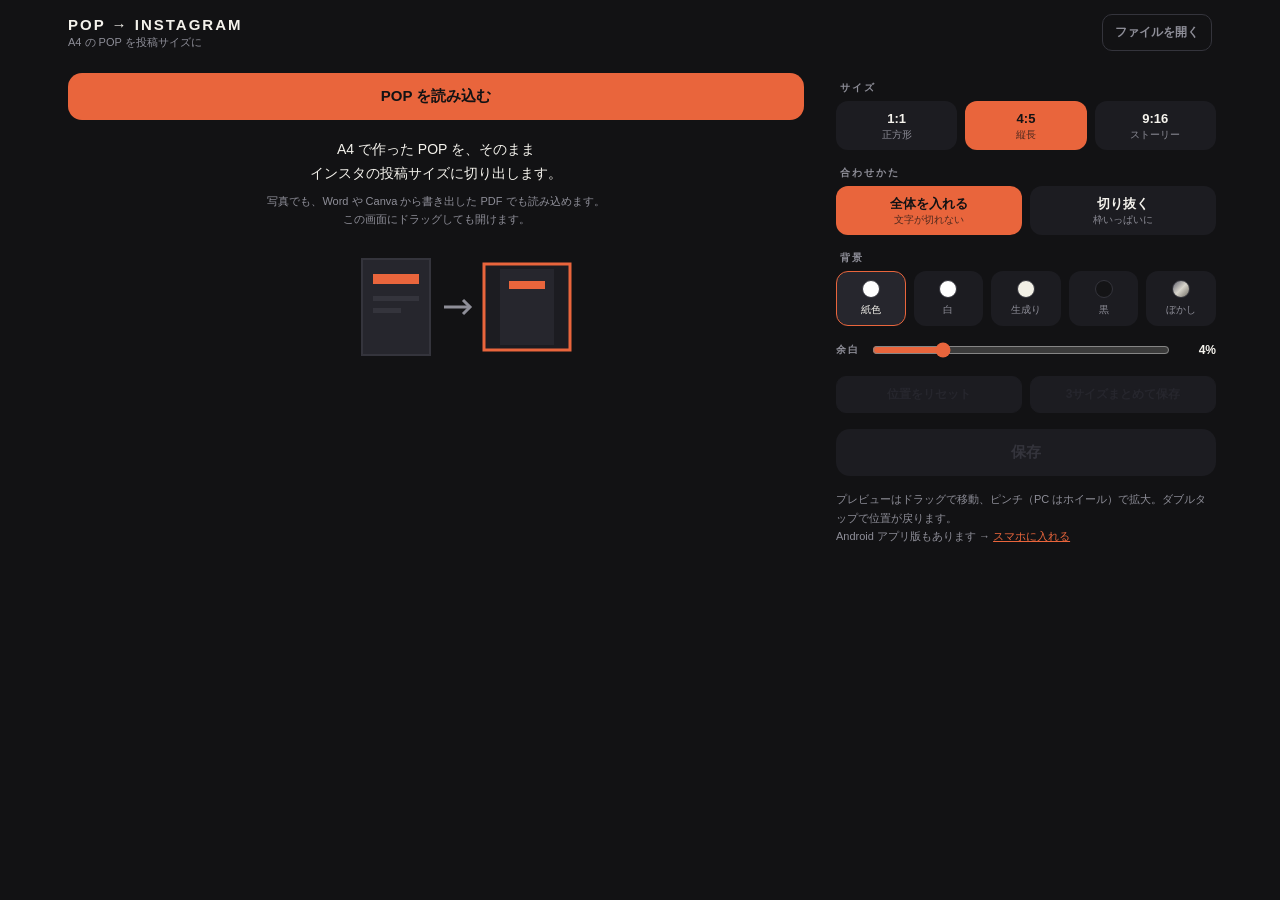
==== web/index.html @ 9d1cc81a "Add the browser edition, a page to hand the app out, and release APKs The POP has to reach Instagram" ====
<!doctype html>
<html lang="ja">
<head>
<meta charset="utf-8">
<meta name="viewport" content="width=device-width, initial-scale=1, viewport-fit=cover">
<title>POP → INSTAGRAM</title>
<meta name="description" content="A4 で作った POP を、インスタの投稿サイズ（1:1 / 4:5 / 9:16）に変換します。写真でも PDF でも読み込めます。">
<meta name="theme-color" content="#121214">
<link rel="icon" href="icon.svg">
<link rel="apple-touch-icon" href="icon.svg">
<link rel="manifest" href="manifest.webmanifest">
<link rel="stylesheet" href="style.css">
</head>
<body>

<header>
  <div class="title">
    <h1>POP → INSTAGRAM</h1>
    <p id="subtitle">A4 の POP を投稿サイズに</p>
  </div>
  <button class="ghost" id="open">ファイルを開く</button>
</header>

<main>
  <section class="stage" id="stage">
    <div class="empty" id="empty">
      <button class="solid primary" id="openBig" style="width:100%">POP を読み込む</button>
      <p class="lead">A4 で作った POP を、そのまま<br>インスタの投稿サイズに切り出します。</p>
      <p class="sub">写真でも、Word や Canva から書き出した PDF でも読み込めます。<br>この画面にドラッグしても開けます。</p>
      <svg viewBox="0 0 320 120" aria-hidden="true">
        <rect x="86" y="12" width="68" height="96" fill="#26262d" stroke="#34343c" stroke-width="2"/>
        <rect x="97" y="27" width="46" height="10" fill="#e9653c"/>
        <rect x="97" y="49" width="46" height="5" fill="#34343c"/>
        <rect x="97" y="61" width="28" height="5" fill="#34343c"/>
        <path d="M168 60h26" stroke="#8e8e98" stroke-width="3"/>
        <path d="M187 53l7 7-7 7" fill="none" stroke="#8e8e98" stroke-width="3"/>
        <rect x="208" y="17" width="86" height="86" fill="#1c1c21" stroke="#e9653c" stroke-width="3"/>
        <rect x="224" y="22" width="54" height="76" fill="#26262d"/>
        <rect x="233" y="34" width="36" height="8" fill="#e9653c"/>
      </svg>
    </div>
    <canvas id="preview" hidden></canvas>
  </section>

  <section class="panel">
    <p class="label">サイズ</p>
    <div class="row" id="formats">
      <button class="chip" data-format="square"><b>1:1</b><span>正方形</span></button>
      <button class="chip" data-format="portrait" aria-pressed="true"><b>4:5</b><span>縦長</span></button>
      <button class="chip" data-format="story"><b>9:16</b><span>ストーリー</span></button>
    </div>

    <p class="label">合わせかた</p>
    <div class="row" id="modes">
      <button class="chip" data-mode="contain" aria-pressed="true"><b>全体を入れる</b><span>文字が切れない</span></button>
      <button class="chip" data-mode="cover"><b>切り抜く</b><span>枠いっぱいに</span></button>
    </div>

    <p class="label">背景</p>
    <div class="row" id="backdrops">
      <button class="swatch" data-backdrop="paper" aria-pressed="true"><i data-dot="paper"></i>紙色</button>
      <button class="swatch" data-backdrop="white"><i data-dot="white"></i>白</button>
      <button class="swatch" data-backdrop="cream"><i data-dot="cream"></i>生成り</button>
      <button class="swatch" data-backdrop="ink"><i data-dot="ink"></i>黒</button>
      <button class="swatch" data-backdrop="blur"><i data-dot="blur"></i>ぼかし</button>
    </div>

    <div class="slider-row">
      <span class="label">余白</span>
      <input type="range" id="margin" min="0" max="18" step="1" value="4">
      <output id="marginOut">4%</output>
    </div>

    <div class="pages" id="pages" hidden>
      <span id="pageLabel">ページ 1 / 1</span>
      <button class="ghost" id="prevPage">前へ</button>
      <button class="ghost" id="nextPage">次へ</button>
    </div>

    <div class="actions">
      <button class="ghost" id="reset" disabled>位置をリセット</button>
      <button class="ghost" id="saveAll" disabled>3サイズまとめて保存</button>
    </div>

    <div class="actions">
      <button class="solid" id="save" disabled>保存</button>
      <button class="solid primary" id="share" disabled hidden>共有 / Instagram へ</button>
    </div>

    <p class="hint" id="hint">
      プレビューはドラッグで移動、ピンチ（PC はホイール）で拡大。ダブルタップで位置が戻ります。<br>
      Android アプリ版もあります → <a href="install/">スマホに入れる</a>
    </p>
  </section>
</main>

<input type="file" id="file" accept="image/*,application/pdf,.pdf" hidden>
<div class="toast" id="toast"></div>

<script type="module" src="app.js"></script>
</body>
</html>
---- web/style.css ----
:root {
  --shell: #121214;
  --panel: #1c1c21;
  --panel-hi: #26262d;
  --line: #34343c;
  --text: #f4f2ec;
  --dim: #8e8e98;
  --accent: #e9653c;
  --radius: 12px;
}

* { box-sizing: border-box; }

html, body {
  margin: 0;
  background: var(--shell);
  color: var(--text);
  font-family: -apple-system, BlinkMacSystemFont, "Hiragino Sans", "Noto Sans JP",
    "Yu Gothic UI", "Segoe UI", Roboto, sans-serif;
  -webkit-text-size-adjust: 100%;
}

body {
  min-height: 100dvh;
  padding: env(safe-area-inset-top) env(safe-area-inset-right)
    env(safe-area-inset-bottom) env(safe-area-inset-left);
}

header {
  display: flex;
  align-items: center;
  gap: 12px;
  padding: 14px 18px;
  max-width: 1180px;
  margin: 0 auto;
}

header h1 {
  margin: 0;
  font-size: 15px;
  letter-spacing: 2px;
  font-weight: 700;
}

header p {
  margin: 2px 0 0;
  font-size: 11px;
  color: var(--dim);
  overflow: hidden;
  text-overflow: ellipsis;
  white-space: nowrap;
  max-width: 60vw;
}

header p.warn { color: var(--accent); white-space: normal; }

header .title { flex: 1; min-width: 0; }

main {
  display: grid;
  gap: 18px;
  padding: 0 14px 28px;
  max-width: 1180px;
  margin: 0 auto;
}

@media (min-width: 900px) {
  main {
    grid-template-columns: minmax(0, 1fr) 380px;
    align-items: start;
    gap: 28px;
  }
  .stage { position: sticky; top: 16px; }
}

/* ---- stage ------------------------------------------------------------- */

.stage {
  display: flex;
  align-items: center;
  justify-content: center;
  min-height: 240px;
}

#preview {
  border: 1px solid var(--line);
  touch-action: none;
  cursor: grab;
  display: block;
}

#preview:active { cursor: grabbing; }

.empty { width: 100%; text-align: center; padding: 8px 4px 0; }

.empty .lead { font-size: 14px; line-height: 1.7; margin: 18px 0 6px; }
.empty .sub { font-size: 11px; line-height: 1.7; color: var(--dim); margin: 0 0 18px; }
.empty svg { width: min(100%, 320px); height: auto; }

.dropping { outline: 2px dashed var(--accent); outline-offset: 6px; }

/* ---- controls ---------------------------------------------------------- */

.label {
  font-size: 10px;
  letter-spacing: 2px;
  font-weight: 700;
  color: var(--dim);
  margin: 16px 0 6px 4px;
}

.row { display: grid; gap: 8px; grid-auto-flow: column; grid-auto-columns: 1fr; }

.chip {
  appearance: none;
  border: 0;
  font: inherit;
  background: var(--panel);
  color: var(--text);
  border-radius: var(--radius);
  padding: 9px 6px;
  text-align: center;
  cursor: pointer;
  line-height: 1.35;
}

.chip b { display: block; font-size: 13px; }
.chip span { display: block; font-size: 10px; color: var(--dim); }
.chip[aria-pressed="true"] { background: var(--accent); color: var(--shell); }
.chip[aria-pressed="true"] span { color: rgba(18, 18, 20, 0.72); }

.swatch {
  appearance: none;
  font: inherit;
  background: var(--panel);
  border: 1px solid transparent;
  border-radius: var(--radius);
  padding: 8px 2px;
  color: var(--dim);
  font-size: 10px;
  cursor: pointer;
}

.swatch i {
  display: block;
  width: 18px;
  height: 18px;
  margin: 0 auto 5px;
  border-radius: 50%;
  border: 1px solid var(--line);
}

.swatch[aria-pressed="true"] { background: var(--panel-hi); border-color: var(--accent); color: var(--text); }

.slider-row { display: flex; align-items: center; gap: 10px; margin-top: 14px; }
.slider-row .label { margin: 0; }
.slider-row output { font-size: 12px; font-weight: 700; min-width: 34px; text-align: right; }

input[type="range"] {
  flex: 1;
  accent-color: var(--accent);
  background: transparent;
}

.pages { display: flex; align-items: center; gap: 8px; margin-top: 12px; font-size: 11px; color: var(--dim); }
.pages span { flex: 1; }

.actions { display: grid; gap: 8px; grid-auto-flow: column; grid-auto-columns: 1fr; margin-top: 16px; }

.ghost {
  appearance: none;
  font: inherit;
  text-decoration: none;
  font-size: 12px;
  font-weight: 700;
  background: transparent;
  color: var(--dim);
  border: 1px solid var(--line);
  border-radius: 10px;
  padding: 9px 12px;
  cursor: pointer;
  white-space: nowrap;
}

.solid {
  appearance: none;
  font: inherit;
  font-size: 15px;
  font-weight: 700;
  background: var(--panel-hi);
  color: var(--text);
  border: 0;
  border-radius: 14px;
  padding: 14px 10px;
  cursor: pointer;
}

.solid.primary { background: var(--accent); color: var(--shell); }
button:disabled { background: var(--panel); color: var(--line); cursor: default; }
.ghost:disabled { border-color: var(--panel); color: var(--panel-hi); }

.hint { font-size: 11px; color: var(--dim); line-height: 1.7; margin: 14px 0 0; }
.hint a { color: var(--accent); }

.toast {
  position: fixed;
  left: 50%;
  bottom: 24px;
  transform: translateX(-50%);
  background: var(--panel-hi);
  color: var(--text);
  border: 1px solid var(--line);
  border-radius: 999px;
  padding: 10px 18px;
  font-size: 13px;
  opacity: 0;
  pointer-events: none;
  transition: opacity 0.2s;
  z-index: 10;
}

.toast.on { opacity: 1; }

a { color: var(--accent); }

[hidden] { display: none !important; }
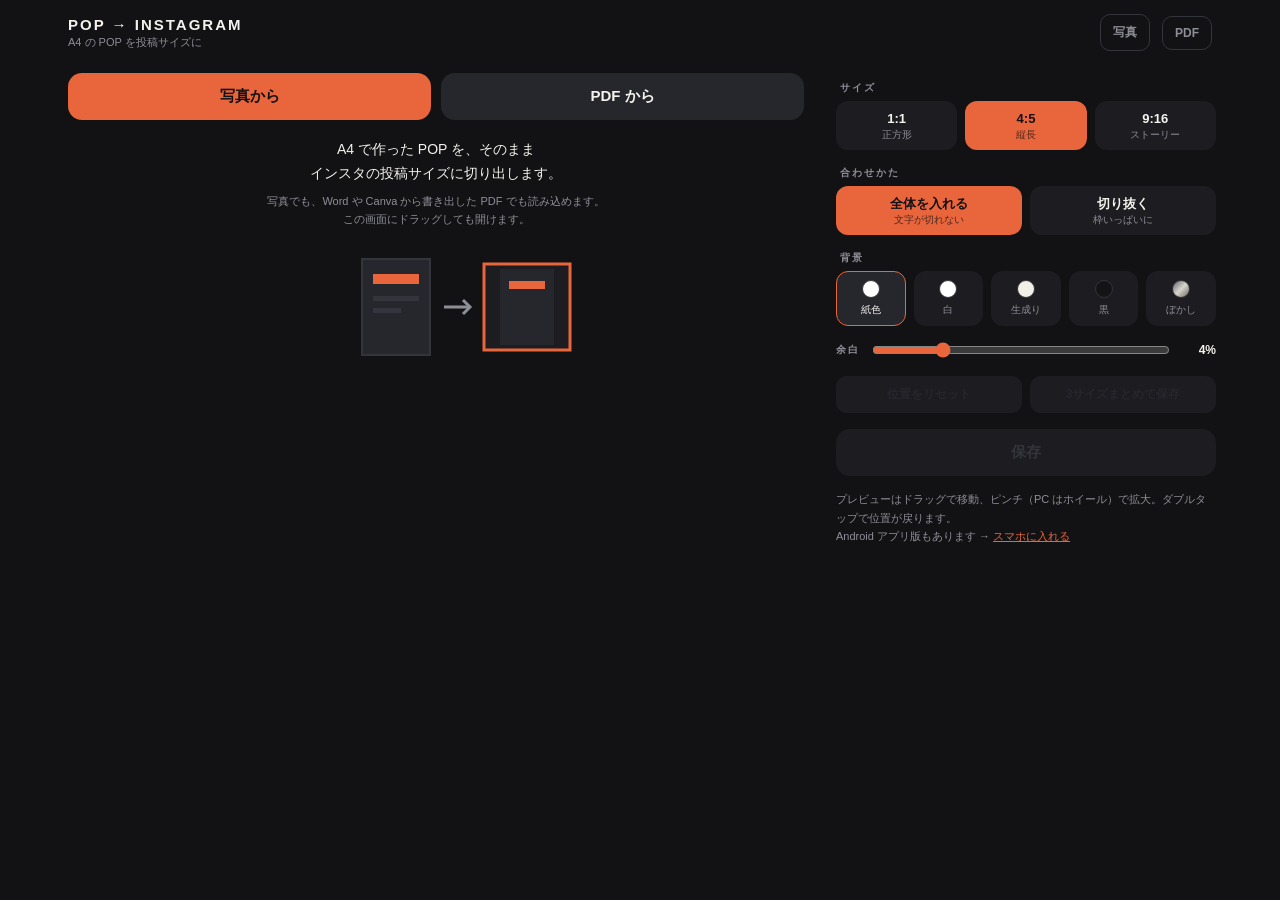
==== commit 0b8e0390: "Split the web picker so a phone offers the gallery again One input that accepts both images and PDFs" ====
--- a/web/index.html
+++ b/web/index.html
@@ -18,13 +18,17 @@
     <h1>POP → INSTAGRAM</h1>
     <p id="subtitle">A4 の POP を投稿サイズに</p>
   </div>
-  <button class="ghost" id="open">ファイルを開く</button>
+  <button class="ghost" id="openPhoto">写真</button>
+  <button class="ghost" id="openPdf">PDF</button>
 </header>
 
 <main>
   <section class="stage" id="stage">
     <div class="empty" id="empty">
-      <button class="solid primary" id="openBig" style="width:100%">POP を読み込む</button>
+      <div class="empty-actions">
+        <button class="solid primary" id="openPhotoBig">写真から</button>
+        <button class="solid" id="openPdfBig">PDF から</button>
+      </div>
       <p class="lead">A4 で作った POP を、そのまま<br>インスタの投稿サイズに切り出します。</p>
       <p class="sub">写真でも、Word や Canva から書き出した PDF でも読み込めます。<br>この画面にドラッグしても開けます。</p>
       <svg viewBox="0 0 320 120" aria-hidden="true">
@@ -94,7 +98,10 @@
   </section>
 </main>
 
-<input type="file" id="file" accept="image/*,application/pdf,.pdf" hidden>
+<!-- Two inputs, not one: an accept list that mixes images with PDFs makes
+     Android offer the file browser only, with no way to reach the gallery. -->
+<input type="file" id="fileImage" accept="image/*" hidden>
+<input type="file" id="filePdf" accept="application/pdf,.pdf" hidden>
 <div class="toast" id="toast"></div>
 
 <script type="module" src="app.js"></script>
--- a/web/style.css
+++ b/web/style.css
@@ -93,6 +93,8 @@
 
 .empty { width: 100%; text-align: center; padding: 8px 4px 0; }
 
+.empty-actions { display: grid; gap: 10px; grid-auto-flow: column; grid-auto-columns: 1fr; }
+
 .empty .lead { font-size: 14px; line-height: 1.7; margin: 18px 0 6px; }
 .empty .sub { font-size: 11px; line-height: 1.7; color: var(--dim); margin: 0 0 18px; }
 .empty svg { width: min(100%, 320px); height: auto; }
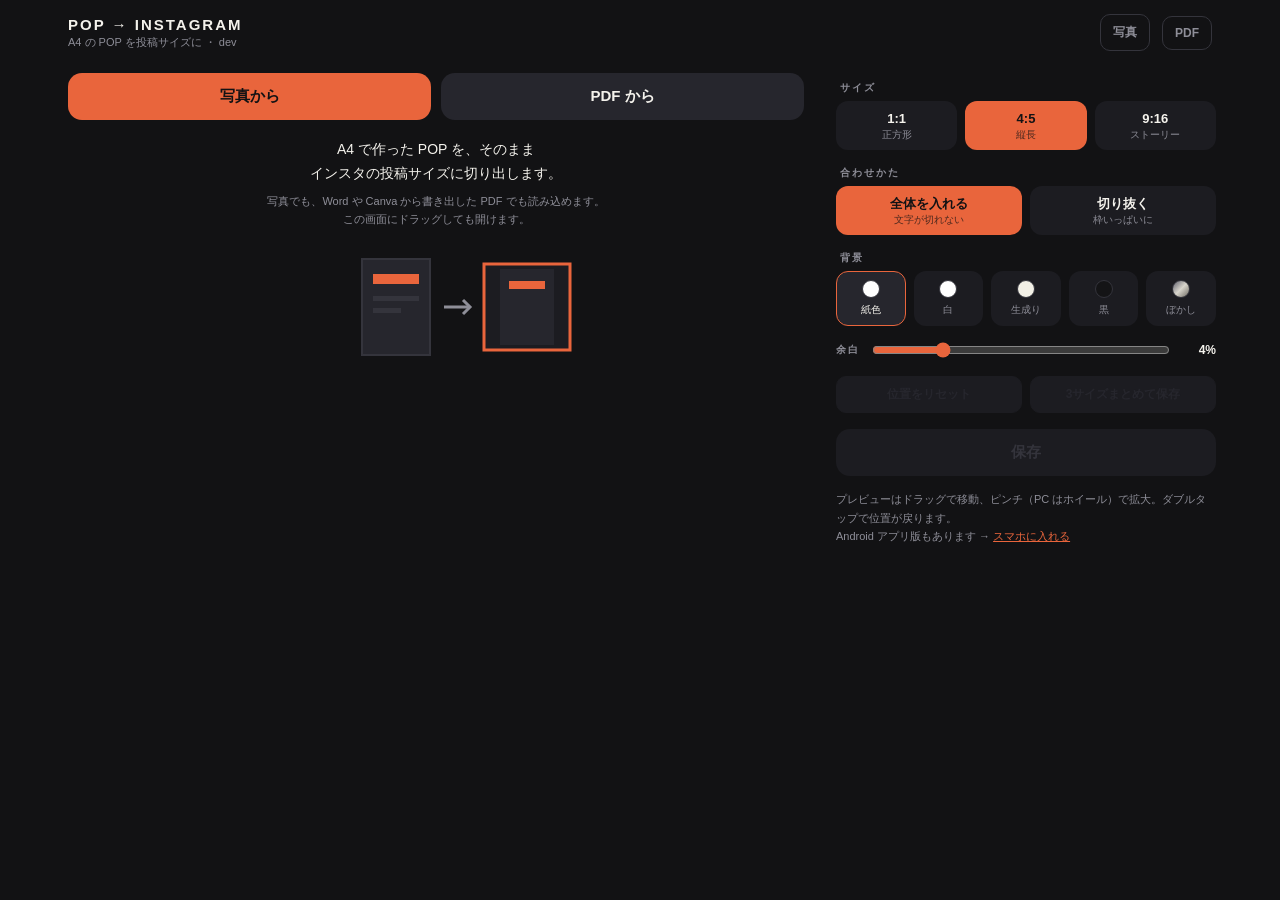
==== commit 4ecf08dc: "Version the web assets so a browser cannot mix two builds A desktop browser that still had the previ" ====
--- a/web/index.html
+++ b/web/index.html
@@ -9,9 +9,9 @@
 <link rel="icon" href="icon.svg">
 <link rel="apple-touch-icon" href="icon.svg">
 <link rel="manifest" href="manifest.webmanifest">
-<link rel="stylesheet" href="style.css">
+<link rel="stylesheet" href="style.css?v=__BUILD__">
 </head>
-<body>
+<body data-build="__BUILD__">
 
 <header>
   <div class="title">
@@ -104,6 +104,6 @@
 <input type="file" id="filePdf" accept="application/pdf,.pdf" hidden>
 <div class="toast" id="toast"></div>
 
-<script type="module" src="app.js"></script>
+<script type="module" src="app.js?v=__BUILD__"></script>
 </body>
 </html>
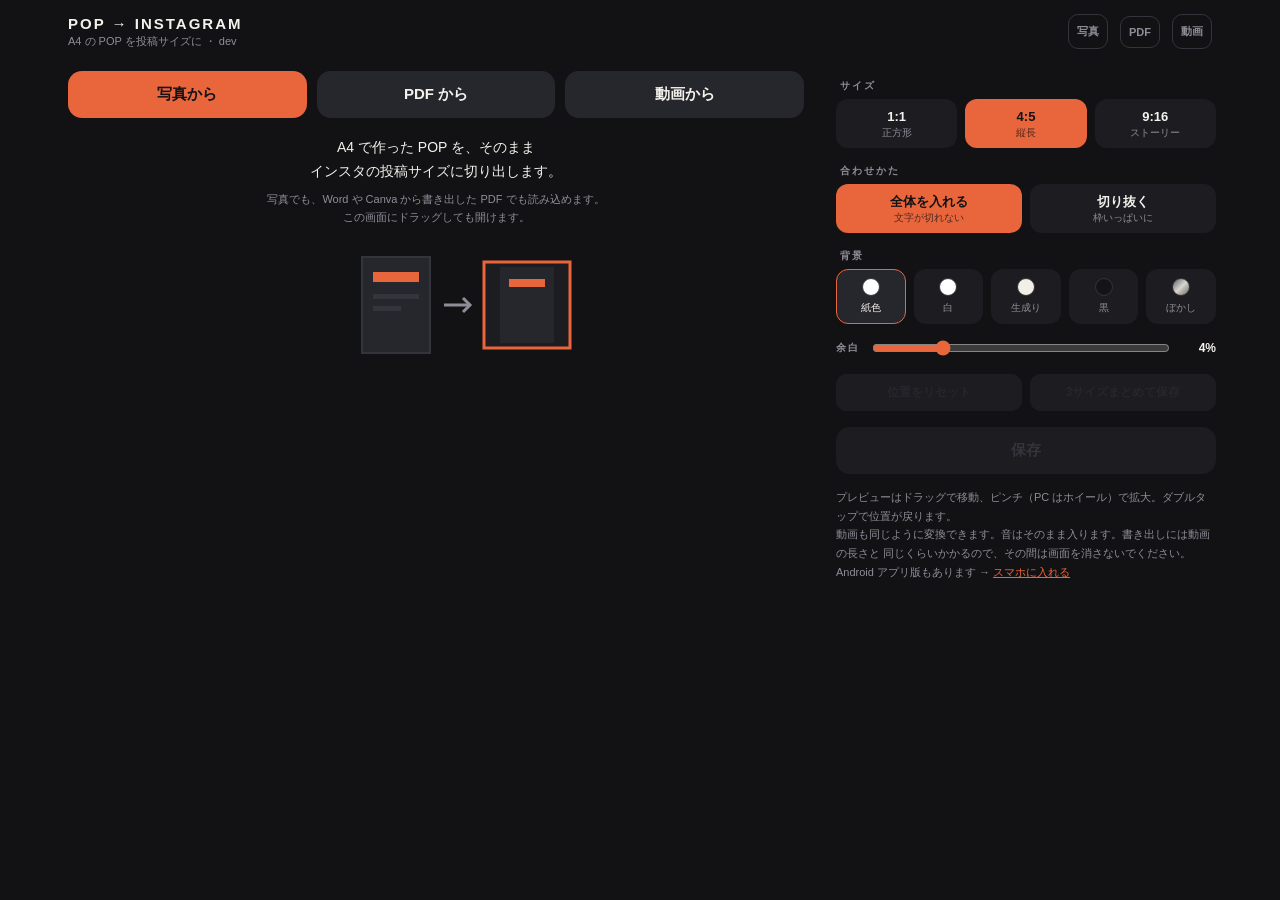
==== commit 7844a1b2: "Convert video through the same editor as a still POP A clip now opens beside photos and PDFs, frames" ====
--- a/web/index.html
+++ b/web/index.html
@@ -20,6 +20,7 @@
   </div>
   <button class="ghost" id="openPhoto">写真</button>
   <button class="ghost" id="openPdf">PDF</button>
+  <button class="ghost" id="openVideo">動画</button>
 </header>
 
 <main>
@@ -28,6 +29,7 @@
       <div class="empty-actions">
         <button class="solid primary" id="openPhotoBig">写真から</button>
         <button class="solid" id="openPdfBig">PDF から</button>
+        <button class="solid" id="openVideoBig">動画から</button>
       </div>
       <p class="lead">A4 で作った POP を、そのまま<br>インスタの投稿サイズに切り出します。</p>
       <p class="sub">写真でも、Word や Canva から書き出した PDF でも読み込めます。<br>この画面にドラッグしても開けます。</p>
@@ -44,6 +46,7 @@
       </svg>
     </div>
     <canvas id="preview" hidden></canvas>
+    <video id="media" playsinline muted loop hidden></video>
   </section>
 
   <section class="panel">
@@ -86,6 +89,8 @@
       <button class="ghost" id="saveAll" disabled>3サイズまとめて保存</button>
     </div>
 
+    <div class="bar" id="progress" hidden><i id="progressFill"></i></div>
+
     <div class="actions">
       <button class="solid" id="save" disabled>保存</button>
       <button class="solid primary" id="share" disabled hidden>共有 / Instagram へ</button>
@@ -93,6 +98,8 @@
 
     <p class="hint" id="hint">
       プレビューはドラッグで移動、ピンチ（PC はホイール）で拡大。ダブルタップで位置が戻ります。<br>
+      動画も同じように変換できます。音はそのまま入ります。書き出しには動画の長さと
+      同じくらいかかるので、その間は画面を消さないでください。<br>
       Android アプリ版もあります → <a href="install/">スマホに入れる</a>
     </p>
   </section>
@@ -102,6 +109,7 @@
      Android offer the file browser only, with no way to reach the gallery. -->
 <input type="file" id="fileImage" accept="image/*" hidden>
 <input type="file" id="filePdf" accept="application/pdf,.pdf" hidden>
+<input type="file" id="fileVideo" accept="video/*" hidden>
 <div class="toast" id="toast"></div>
 
 <script type="module" src="app.js?v=__BUILD__"></script>
--- a/web/style.css
+++ b/web/style.css
@@ -56,6 +56,8 @@
 
 header .title { flex: 1; min-width: 0; }
 
+header .ghost { padding: 9px 8px; font-size: 11px; }
+
 main {
   display: grid;
   gap: 18px;
@@ -93,7 +95,16 @@
 
 .empty { width: 100%; text-align: center; padding: 8px 4px 0; }
 
-.empty-actions { display: grid; gap: 10px; grid-auto-flow: column; grid-auto-columns: 1fr; }
+.empty-actions {
+  display: grid;
+  gap: 10px;
+  grid-template-columns: repeat(auto-fit, minmax(96px, 1fr));
+}
+
+#media { display: none; }
+
+.bar { height: 4px; background: var(--panel-hi); border-radius: 999px; overflow: hidden; margin-top: 12px; }
+.bar i { display: block; height: 100%; width: 0; background: var(--accent); transition: width 0.15s; }
 
 .empty .lead { font-size: 14px; line-height: 1.7; margin: 18px 0 6px; }
 .empty .sub { font-size: 11px; line-height: 1.7; color: var(--dim); margin: 0 0 18px; }
